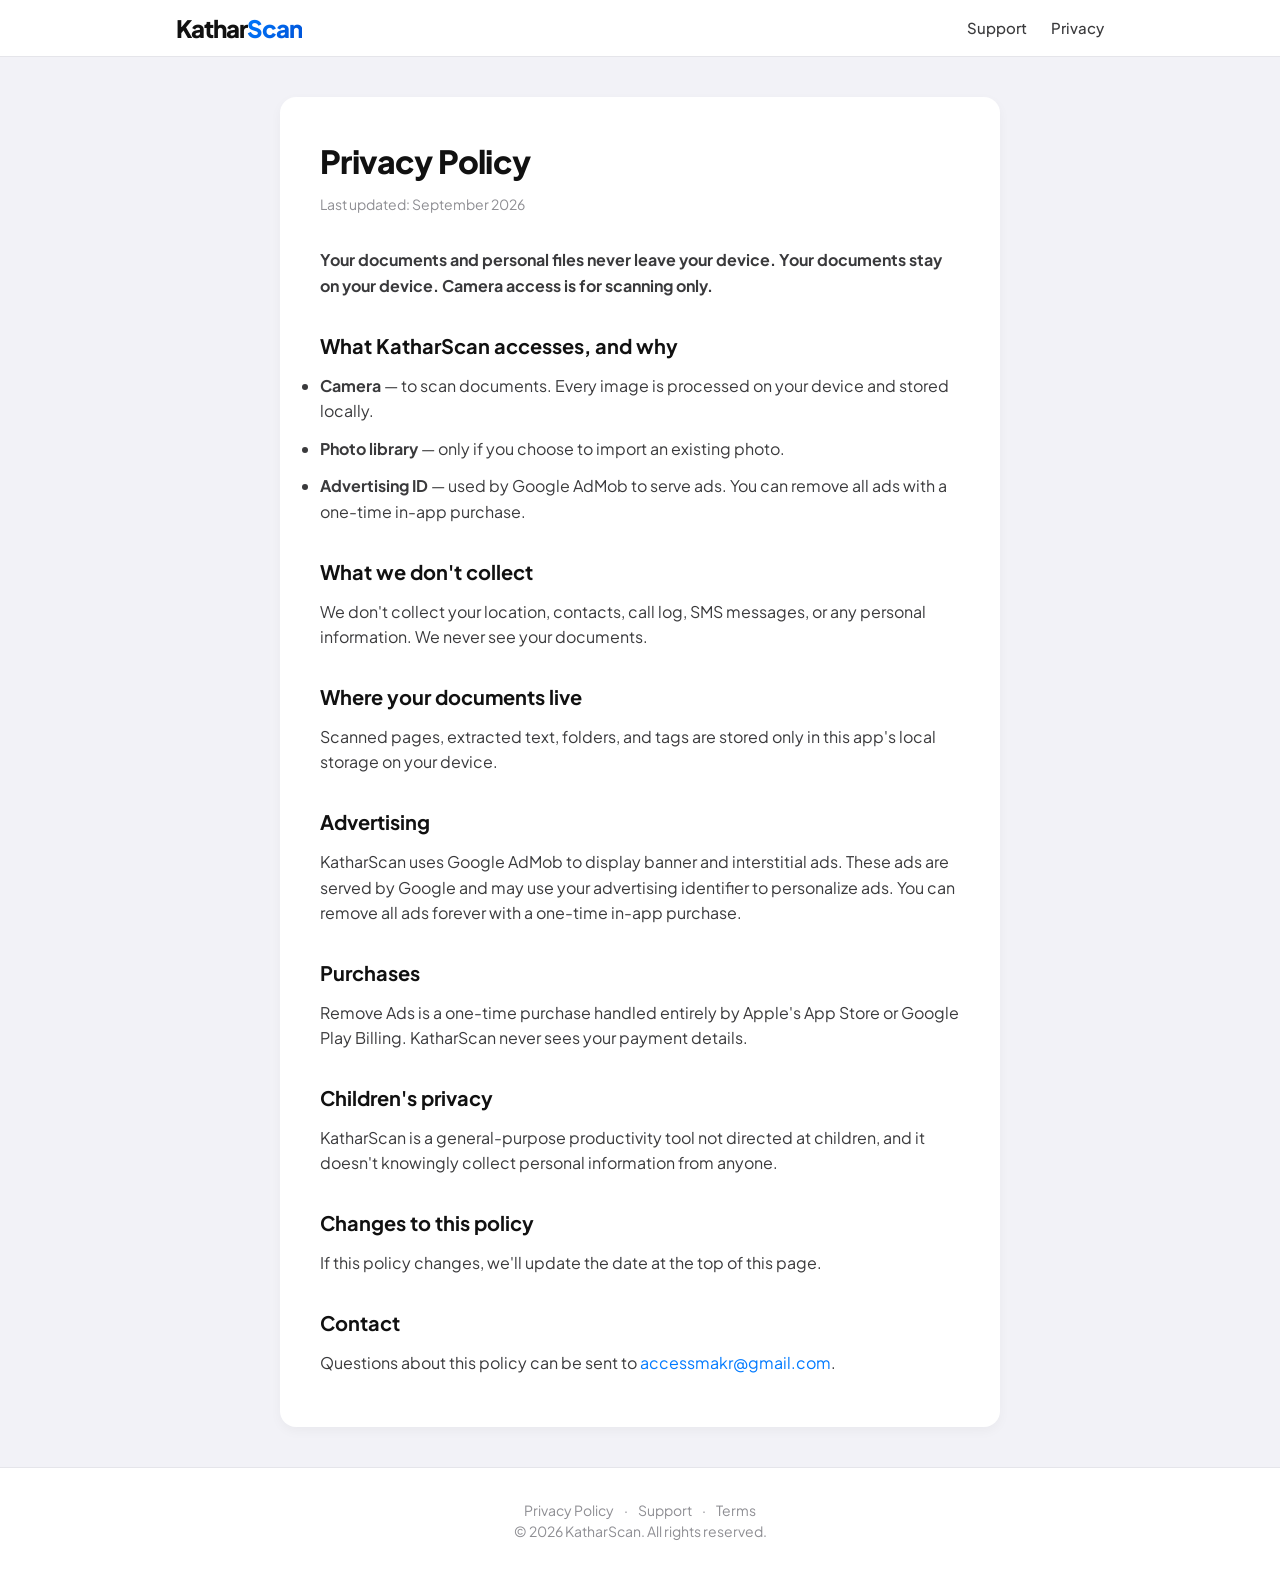
==== website/privacy.html @ 19c99476 "chore(pre-submission): apply 11 Tier 1 store-readiness fixes - ATT: add appTrackingTransparency perm" ====
<!DOCTYPE html>
<html lang="en">
<head>
    <meta charset="UTF-8" />
    <meta name="viewport" content="width=device-width, initial-scale=1.0" />
    <title>Privacy Policy — KatharScan</title>
    <meta name="description" content="Your documents and personal files never leave your device. Your documents stay on your device." />
    <link rel="stylesheet" href="style.css" />
</head>
<body>
    <header class="site-header">
        <nav class="nav">
            <a class="nav-logo" href="index.html">Kathar<span class="logo-accent">Scan</span></a>
            <ul class="nav-links">
                <li><a href="support.html">Support</a></li>
                <li><a href="privacy.html">Privacy</a></li>
            </ul>
        </nav>
    </header>

    <main class="page-content">
        <article>
            <h1>Privacy Policy</h1>
            <p class="updated">Last updated: September 2026</p>

            <p><strong>Your documents and personal files never leave your device. Your documents stay on your device. Camera access is for scanning only.</strong></p>

            <h2>What KatharScan accesses, and why</h2>
            <ul>
                <li><strong>Camera</strong> — to scan documents. Every image is processed on your device and stored locally.</li>
                <li><strong>Photo library</strong> — only if you choose to import an existing photo.</li>
                <li><strong>Advertising ID</strong> — used by Google AdMob to serve ads. You can remove all ads with a one-time in-app purchase.</li>
            </ul>

            <h2>What we don't collect</h2>
            <p>We don't collect your location, contacts, call log, SMS messages, or any personal information. We never see your documents.</p>

            <h2>Where your documents live</h2>
            <p>Scanned pages, extracted text, folders, and tags are stored only in this app's local storage on your device.</p>

            <h2>Advertising</h2>
            <p>KatharScan uses Google AdMob to display banner and interstitial ads. These ads are served by Google and may use your advertising identifier to personalize ads. You can remove all ads forever with a one-time in-app purchase.</p>

            <h2>Purchases</h2>
            <p>Remove Ads is a one-time purchase handled entirely by Apple's App Store or Google Play Billing. KatharScan never sees your payment details.</p>

            <h2>Children's privacy</h2>
            <p>KatharScan is a general-purpose productivity tool not directed at children, and it doesn't knowingly collect personal information from anyone.</p>

            <h2>Changes to this policy</h2>
            <p>If this policy changes, we'll update the date at the top of this page.</p>

            <h2>Contact</h2>
            <p>Questions about this policy can be sent to <a href="mailto:accessmakr@gmail.com">accessmakr@gmail.com</a>.</p>
        </article>
    </main>

    <footer class="site-footer">
        <p>
            <a href="privacy.html">Privacy Policy</a> ·
            <a href="support.html">Support</a> ·
            <a href="terms.html">Terms</a>
        </p>
        <p>&copy; 2026 KatharScan. All rights reserved.</p>
    </footer>
</body>
</html>
---- website/style.css ----
@font-face {
  font-family: 'PlusJakartaSans';
  src: url('fonts/PlusJakartaSans.ttf') format('truetype');
  font-weight: 200 900;
  font-display: swap;
}

/* KatharScan Website — iOS-grade design tokens matching app constants.dart */

:root {
  /* Light mode — from AppColors */
  --bg-primary: #F2F2F7;
  --bg-secondary: #FFFFFF;
  --bg-tertiary: #E8E8ED;
  --accent: #007AFF;
  --accent-dim: #0051D5;
  --text-primary: #111111;
  --text-secondary: #3A3A3C;
  --text-tertiary: #8E8E93;
  --border-subtle: #E5E5EA;
  --shadow: 0 4px 12px rgba(0, 0, 0, 0.04);
  
  /* Spacing — from AppSpacing */
  --space-xs: 4px;
  --space-sm: 8px;
  --space-md: 16px;
  --space-lg: 24px;
  --space-xl: 32px;
  --space-2xl: 48px;
  --space-3xl: 64px;
  
  /* Shape — from AppShape */
  --radius-card: 16px;
  --radius-button: 14px;
  
  --max-width: 960px;
}

@media (prefers-color-scheme: dark) {
  :root {
    --bg-primary: #000000;
    --bg-secondary: #1C1C1E;
    --bg-tertiary: #2C2C2E;
    --accent: #0A84FF;
    --accent-dim: #0A84FF;
    --text-primary: #FFFFFF;
    --text-secondary: #EBEBF5;
    --text-tertiary: #8E8E93;
    --border-subtle: #38383A;
    --shadow: 0 4px 12px rgba(0, 0, 0, 0.3);
  }
}

* {
  box-sizing: border-box;
  margin: 0;
  padding: 0;
}

html {
  -webkit-text-size-adjust: 100%;
}

body {
  background: var(--bg-primary);
  color: var(--text-primary);
  font-family: 'PlusJakartaSans', -apple-system, BlinkMacSystemFont, "Segoe UI", Roboto, sans-serif;
  line-height: 1.5;
  -webkit-font-smoothing: antialiased;
}

a {
  color: var(--accent);
  text-decoration: none;
}

a:hover {
  text-decoration: underline;
}

/* Header */
.site-header {
  background: var(--bg-secondary);
  border-bottom: 1px solid var(--border-subtle);
  position: sticky;
  top: 0;
  z-index: 100;
}

.nav {
  max-width: var(--max-width);
  margin: 0 auto;
  padding: var(--space-md) var(--space-md);
  display: flex;
  align-items: center;
  justify-content: space-between;
}

.nav-logo {
  font-size: 24px;
  font-weight: 900;
  letter-spacing: -1px;
  line-height: 1;
  color: var(--text-primary);
  text-decoration: none;
}

.nav-logo .logo-accent {
  background: linear-gradient(135deg, var(--accent), var(--accent-dim));
  -webkit-background-clip: text;
  background-clip: text;
  color: transparent;
}

.store-badge { display: inline-flex; }
.store-badge img { height: 52px; width: auto; display: block; border-radius: 12px; border: 1px solid var(--border-subtle); }

.nav-links {
  display: flex;
  gap: var(--space-lg);
  list-style: none;
}

.nav-links a {
  color: var(--text-secondary);
  font-size: 15px;
  font-weight: 500;
}

.nav-links a:hover {
  color: var(--accent);
}

/* Hero */
.hero {
  text-align: center;
  padding: 80px var(--space-md) 60px;
  max-width: 720px;
  margin: 0 auto;
}

.hero h1 {
  font-size: clamp(32px, 6vw, 48px);
  font-weight: 800;
  letter-spacing: -1.5px;
  line-height: 1.1;
  margin-bottom: var(--space-md);
}

.hero p.lede {
  font-size: clamp(17px, 2.5vw, 20px);
  color: var(--text-secondary);
  margin-bottom: var(--space-xl);
  line-height: 1.5;
}

.hero-badges {
  display: flex;
  flex-wrap: wrap;
  justify-content: center;
  gap: var(--space-sm);
  margin-bottom: var(--space-xl);
}

.badge {
  display: inline-flex;
  align-items: center;
  gap: 6px;
  background: var(--bg-secondary);
  padding: var(--space-sm) var(--space-md);
  border-radius: 999px;
  font-size: 14px;
  font-weight: 500;
  color: var(--text-secondary);
  box-shadow: var(--shadow);
}

.badge::before {
  content: "✓";
  color: var(--accent);
  font-weight: 700;
}

/* Buttons */
.button-row {
  display: flex;
  flex-direction: column;
  gap: 12px;
  align-items: center;
}

.btn {
  display: inline-flex;
  align-items: center;
  justify-content: center;
  min-height: 52px;
  padding: 0 var(--space-xl);
  border-radius: var(--radius-button);
  font-size: 17px;
  font-weight: 600;
  text-decoration: none;
  transition: all 0.2s;
  width: 100%;
  max-width: 360px;
}

.btn-primary {
  background: var(--accent);
  color: #FFFFFF;
  box-shadow: 0 4px 12px rgba(0, 122, 255, 0.3);
}

.btn-primary:hover {
  background: var(--accent-dim);
  transform: translateY(-2px);
  text-decoration: none;
}

.btn-secondary {
  background: var(--bg-secondary);
  color: var(--text-primary);
  border: 1px solid var(--border-subtle);
}

.btn-secondary:hover {
  border-color: var(--accent);
  text-decoration: none;
}

/* Features */
.features {
  max-width: var(--max-width);
  margin: 0 auto;
  padding: 40px var(--space-md);
}

.feature-grid {
  display: grid;
  grid-template-columns: repeat(auto-fit, minmax(280px, 1fr));
  gap: var(--space-md);
}

.feature-card {
  background: var(--bg-secondary);
  border-radius: var(--radius-card);
  padding: var(--space-lg);
  box-shadow: var(--shadow);
  transition: transform 0.2s;
}

.feature-card:hover {
  transform: translateY(-4px);
}

.feature-card h3 {
  font-size: 18px;
  font-weight: 700;
  margin-bottom: var(--space-sm);
  letter-spacing: -0.3px;
}

.feature-card p {
  font-size: 15px;
  color: var(--text-secondary);
  line-height: 1.5;
}

/* Content pages */
.page-content {
  max-width: 720px;
  margin: 40px auto;
  padding: 0 var(--space-md);
  background: var(--bg-secondary);
  border-radius: var(--radius-card);
  padding: 40px;
  box-shadow: var(--shadow);
}

.page-content h1 {
  font-size: 32px;
  font-weight: 800;
  letter-spacing: -0.6px;
  margin-bottom: var(--space-sm);
}

.page-content .updated {
  color: var(--text-tertiary);
  font-size: 14px;
  margin-bottom: var(--space-xl);
}

.page-content h2 {
  font-size: 20px;
  font-weight: 700;
  margin-top: var(--space-xl);
  margin-bottom: 12px;
}

.page-content p,
.page-content li {
  color: var(--text-secondary);
  font-size: 16px;
  line-height: 1.6;
  margin-bottom: 12px;
}

.page-content a {
  color: var(--accent);
}

details {
  border-bottom: 1px solid var(--border-subtle);
  padding: var(--space-md) 0;
}

details summary {
  cursor: pointer;
  font-weight: 600;
  font-size: 17px;
  color: var(--text-primary);
  list-style: none;
  display: flex;
  align-items: center;
  justify-content: space-between;
}

details summary::after {
  content: "+";
  font-size: 20px;
  color: var(--accent);
  transition: transform 0.2s;
}

details[open] summary::after {
  transform: rotate(45deg);
}

details p {
  margin-top: 12px;
  color: var(--text-secondary);
  font-size: 15px;
  line-height: 1.6;
}

/* Footer */
.site-footer {
  background: var(--bg-secondary);
  border-top: 1px solid var(--border-subtle);
  padding: var(--space-xl) var(--space-md);
  text-align: center;
  color: var(--text-tertiary);
  font-size: 14px;
}

.site-footer a {
  color: var(--text-tertiary);
  text-decoration: none;
  margin: 0 8px;
}

.site-footer a:hover {
  color: var(--accent);
}

/* Responsive */
@media (max-width: 600px) {
  .hero h1 {
    font-size: 32px;
  }
  .nav-links {
    gap: 12px;
  }
  .nav {
    padding: 12px var(--space-md);
  }
}
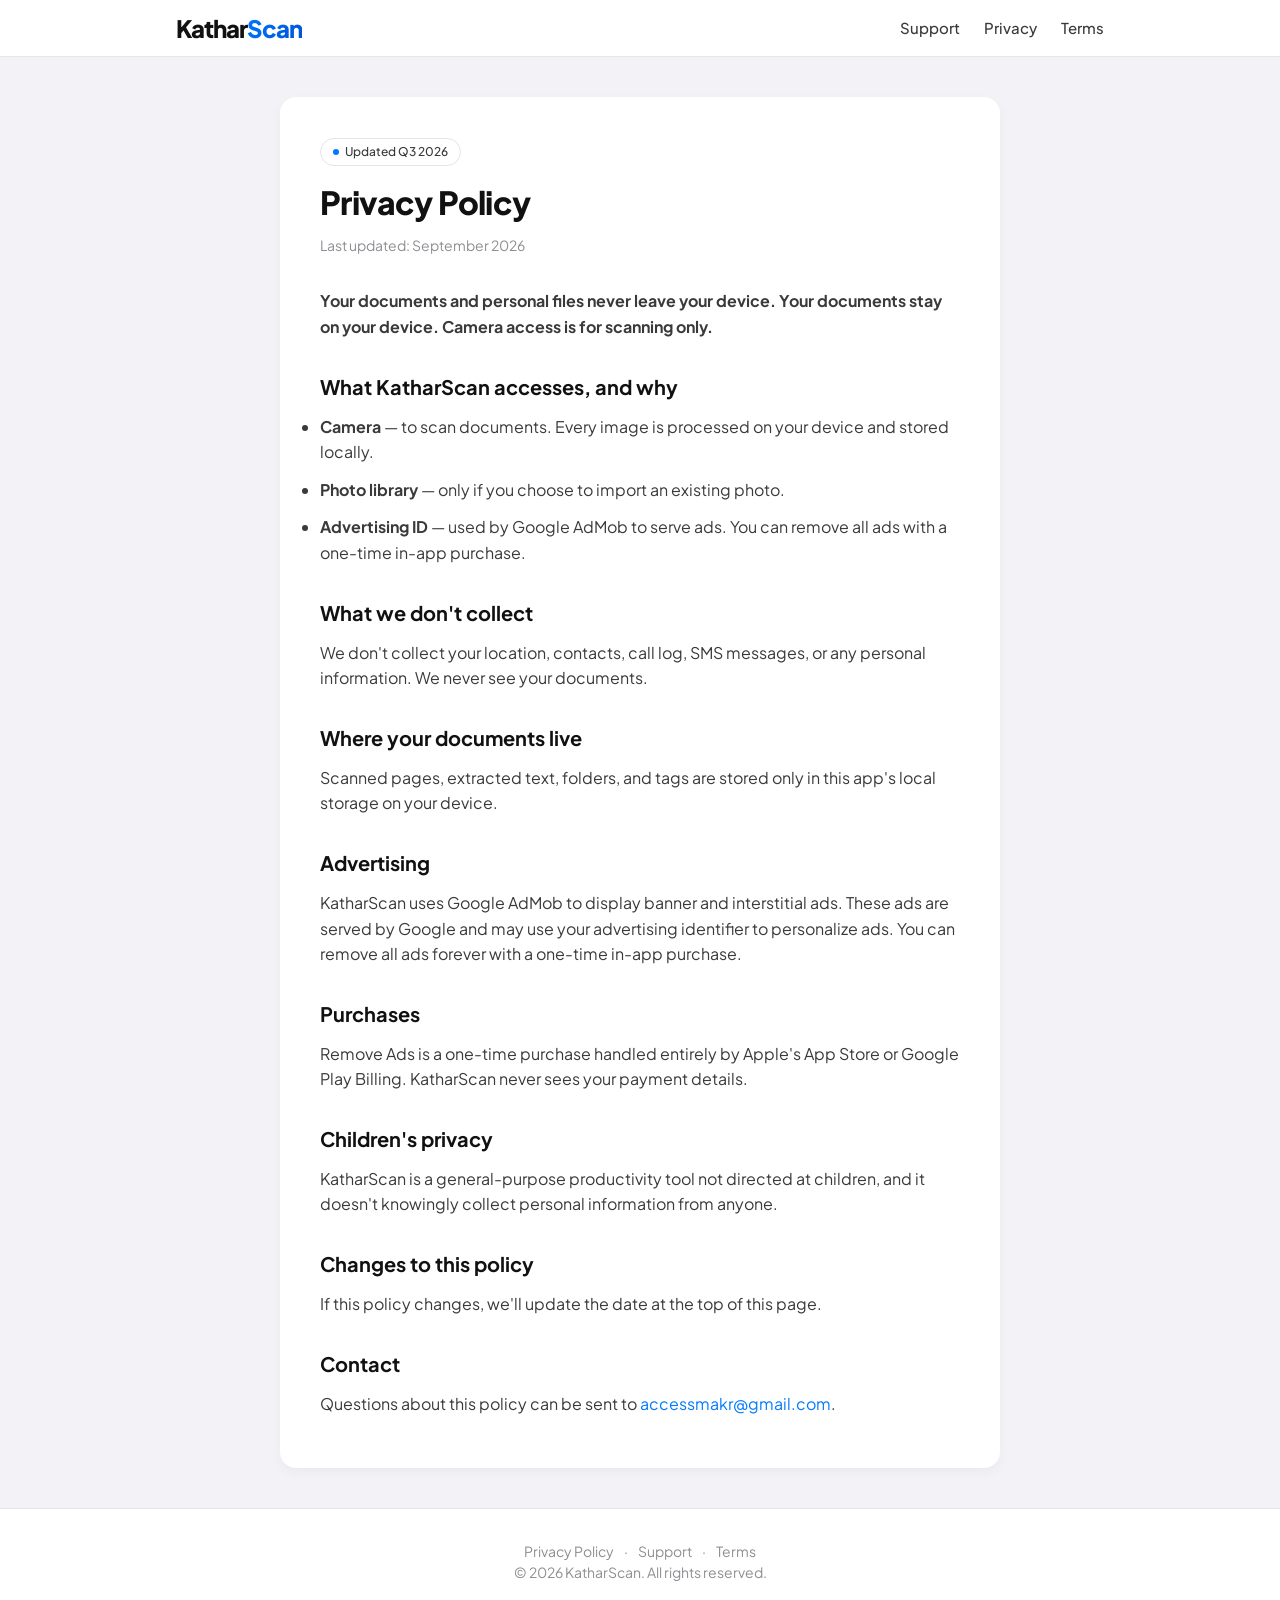
==== commit a909fedd: "website: nav Terms consistency, auto-updating year, quarterly freshness badge - W1: Terms link added" ====
--- a/website/privacy.html
+++ b/website/privacy.html
@@ -14,12 +14,14 @@
             <ul class="nav-links">
                 <li><a href="support.html">Support</a></li>
                 <li><a href="privacy.html">Privacy</a></li>
+                <li><a href="terms.html">Terms</a></li>
             </ul>
         </nav>
     </header>
 
     <main class="page-content">
         <article>
+            <span class="freshness-badge" data-freshness hidden></span>
             <h1>Privacy Policy</h1>
             <p class="updated">Last updated: September 2026</p>
 
@@ -61,7 +63,9 @@
             <a href="support.html">Support</a> ·
             <a href="terms.html">Terms</a>
         </p>
-        <p>&copy; 2026 KatharScan. All rights reserved.</p>
+        <p>&copy; <span id="copyright-year">2026</span> KatharScan. All rights reserved.</p>
+        <script>document.getElementById('copyright-year').textContent = new Date().getFullYear();</script>
     </footer>
+    <script src="site.js" defer></script>
 </body>
 </html>
--- a/website/style.css
+++ b/website/style.css
@@ -374,3 +374,26 @@
     padding: 12px var(--space-md);
   }
 }
+
+/* Freshness badge — pill with accent dot, quarter label injected by site.js */
+.freshness-badge {
+  display: inline-flex;
+  align-items: center;
+  gap: 6px;
+  padding: 4px 12px;
+  background: var(--bg-secondary);
+  border: 1px solid var(--border-subtle);
+  border-radius: 999px;
+  font-size: 12px;
+  font-weight: 500;
+  color: var(--text-secondary);
+}
+.freshness-badge::before {
+  content: "";
+  width: 6px;
+  height: 6px;
+  border-radius: 50%;
+  background: var(--accent);
+}
+.hero .freshness-badge { margin-bottom: 16px; }
+.page-content .freshness-badge { margin-bottom: 12px; }
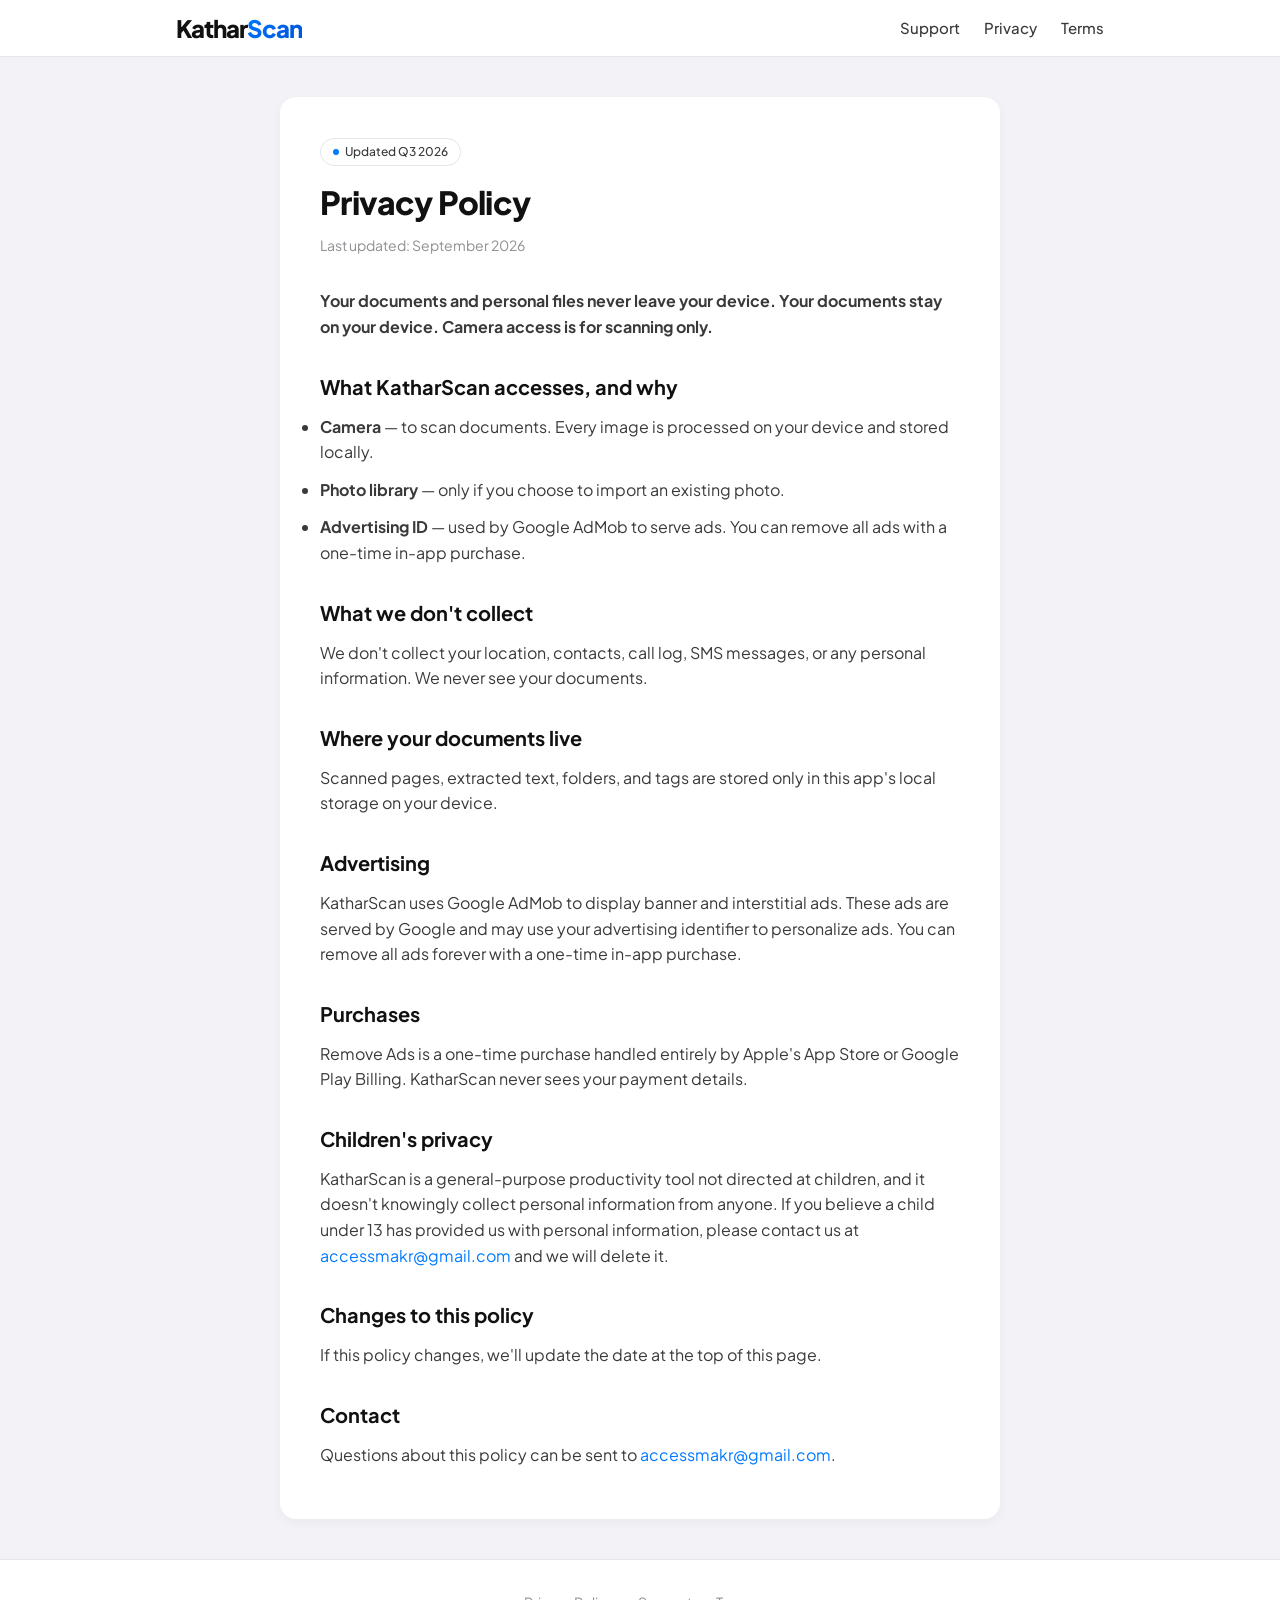
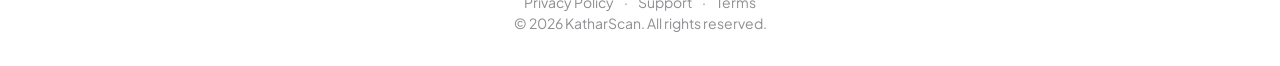
==== commit 9fe16cbb: "fix(pre-submission): ATT after onboarding, COPPA deletion commitment, de-overstate offline/OCR claim" ====
--- a/website/privacy.html
+++ b/website/privacy.html
@@ -47,7 +47,7 @@
             <p>Remove Ads is a one-time purchase handled entirely by Apple's App Store or Google Play Billing. KatharScan never sees your payment details.</p>
 
             <h2>Children's privacy</h2>
-            <p>KatharScan is a general-purpose productivity tool not directed at children, and it doesn't knowingly collect personal information from anyone.</p>
+            <p>KatharScan is a general-purpose productivity tool not directed at children, and it doesn't knowingly collect personal information from anyone. If you believe a child under 13 has provided us with personal information, please contact us at <a href="mailto:accessmakr@gmail.com">accessmakr@gmail.com</a> and we will delete it.</p>
 
             <h2>Changes to this policy</h2>
             <p>If this policy changes, we'll update the date at the top of this page.</p>
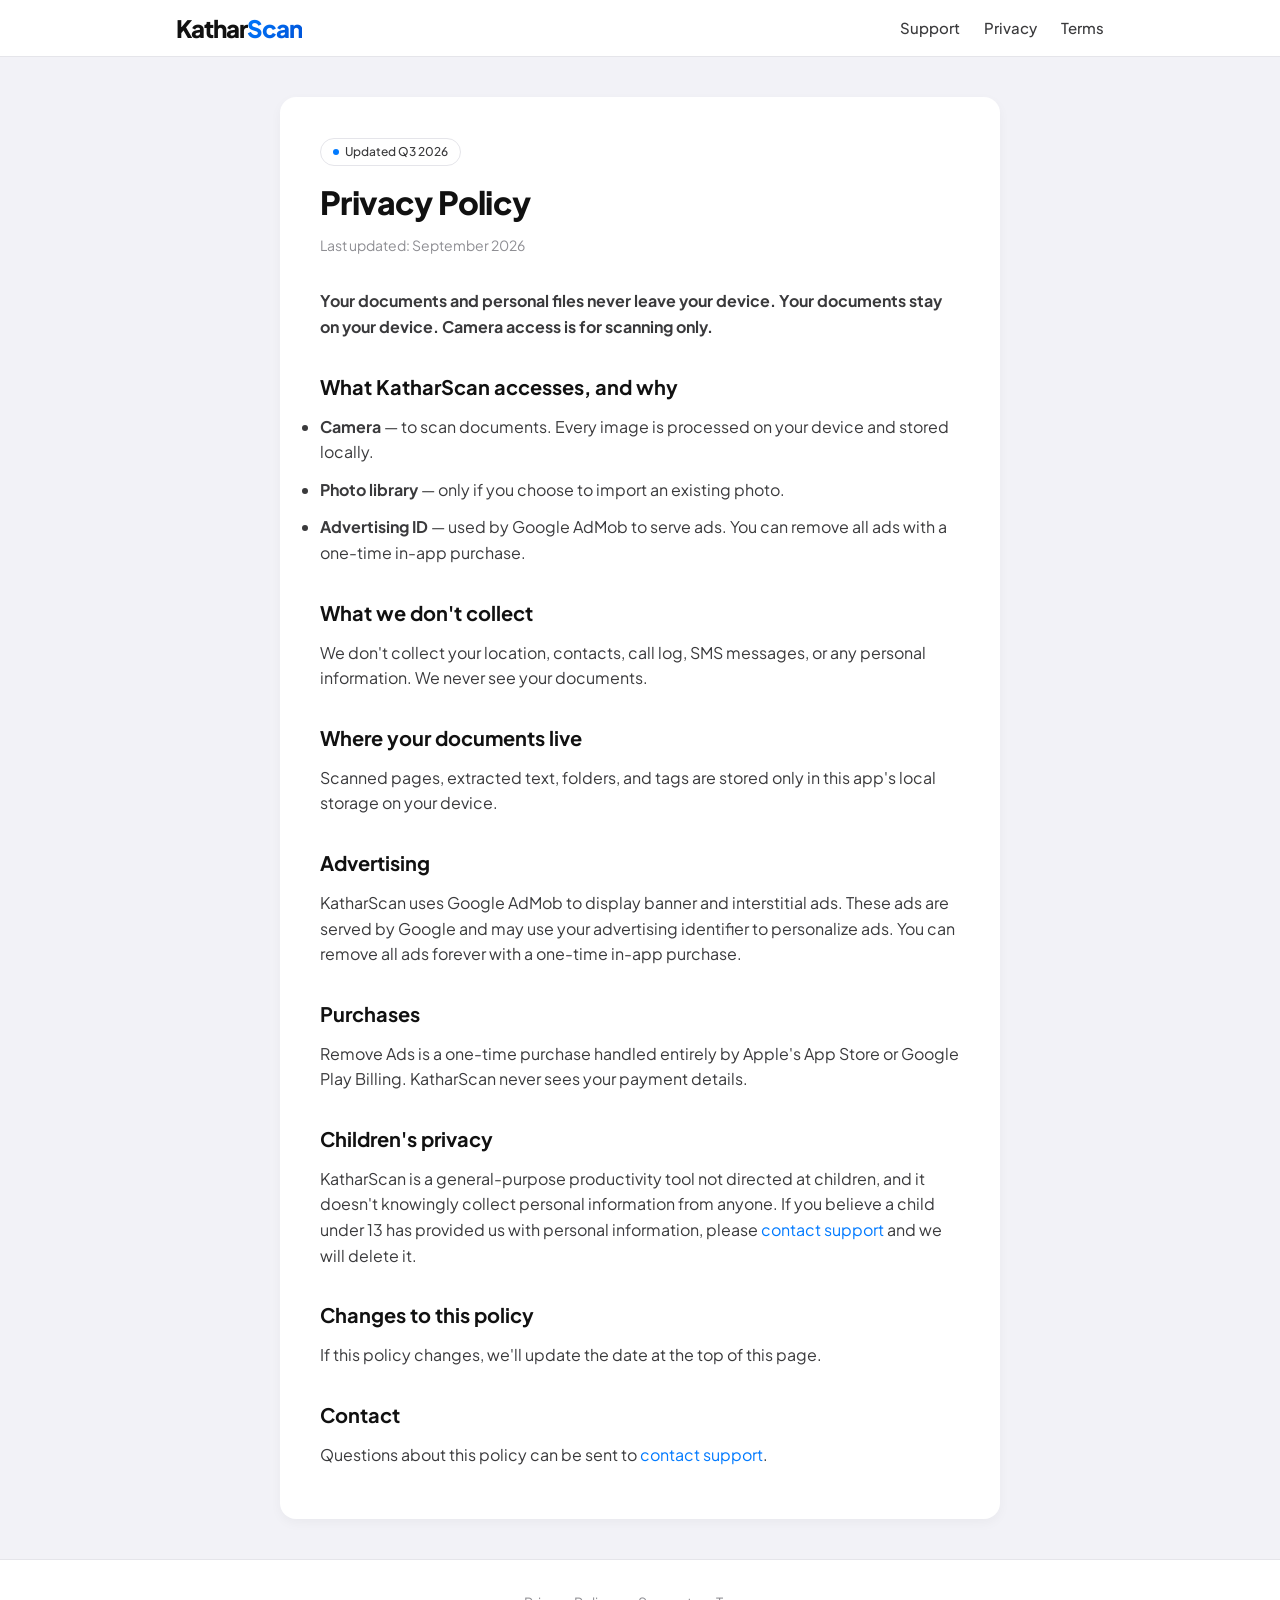
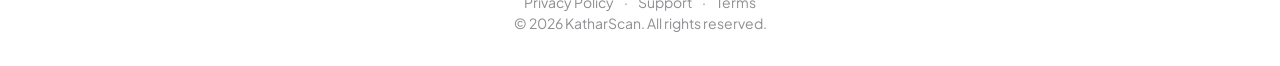
==== commit 157204fe: "refactor(contact): update support email to stmakarios@gmail.com and replace raw littering with hyper" ====
--- a/website/privacy.html
+++ b/website/privacy.html
@@ -1,14 +1,20 @@
 <!DOCTYPE html>
 <html lang="en">
 <head>
+    <link rel="icon" type="image/svg+xml" href="assets/favicon.svg">
+    <link rel="apple-touch-icon" href="assets/apple-touch-icon.png">
+    <meta property="og:image" content="assets/og-image.png">
     <meta charset="UTF-8" />
     <meta name="viewport" content="width=device-width, initial-scale=1.0" />
-    <title>Privacy Policy — KatharScan</title>
+    <title>KatharScan</title>
     <meta name="description" content="Your documents and personal files never leave your device. Your documents stay on your device." />
     <link rel="stylesheet" href="style.css" />
 </head>
 <body>
     <header class="site-header">
+    <link rel="icon" type="image/svg+xml" href="assets/favicon.svg">
+    <link rel="apple-touch-icon" href="assets/apple-touch-icon.png">
+    <meta property="og:image" content="assets/og-image.png">
         <nav class="nav">
             <a class="nav-logo" href="index.html">Kathar<span class="logo-accent">Scan</span></a>
             <ul class="nav-links">
@@ -47,13 +53,13 @@
             <p>Remove Ads is a one-time purchase handled entirely by Apple's App Store or Google Play Billing. KatharScan never sees your payment details.</p>
 
             <h2>Children's privacy</h2>
-            <p>KatharScan is a general-purpose productivity tool not directed at children, and it doesn't knowingly collect personal information from anyone. If you believe a child under 13 has provided us with personal information, please contact us at <a href="mailto:accessmakr@gmail.com">accessmakr@gmail.com</a> and we will delete it.</p>
+            <p>KatharScan is a general-purpose productivity tool not directed at children, and it doesn't knowingly collect personal information from anyone. If you believe a child under 13 has provided us with personal information, please <a href="support.html">contact support</a> and we will delete it.</p>
 
             <h2>Changes to this policy</h2>
             <p>If this policy changes, we'll update the date at the top of this page.</p>
 
             <h2>Contact</h2>
-            <p>Questions about this policy can be sent to <a href="mailto:accessmakr@gmail.com">accessmakr@gmail.com</a>.</p>
+            <p>Questions about this policy can be sent to <a href="support.html">contact support</a>.</p>
         </article>
     </main>
 
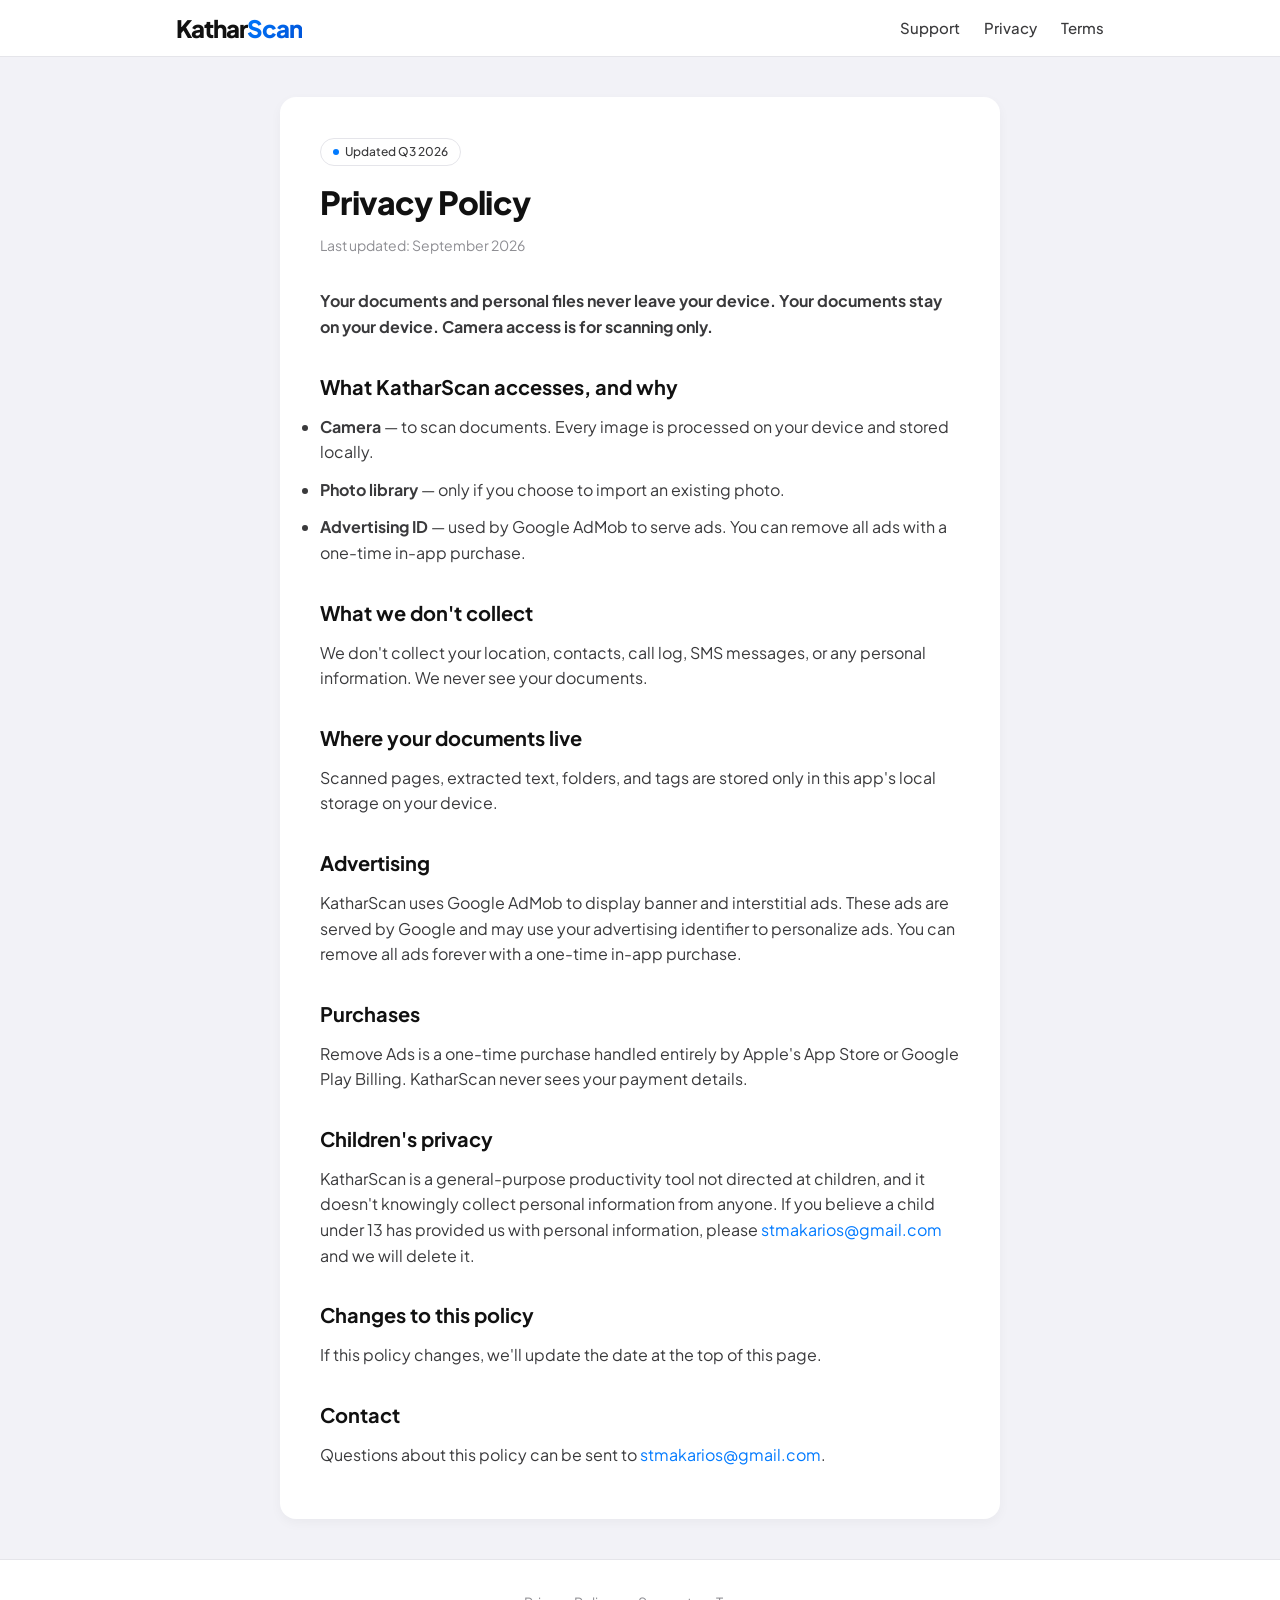
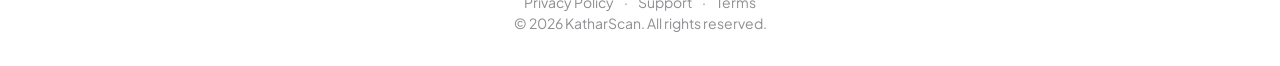
==== commit e57b49d8: "fix: set fallback price to $14.99 across all locales, respect system language on first launch, and u" ====
--- a/website/privacy.html
+++ b/website/privacy.html
@@ -53,13 +53,13 @@
             <p>Remove Ads is a one-time purchase handled entirely by Apple's App Store or Google Play Billing. KatharScan never sees your payment details.</p>
 
             <h2>Children's privacy</h2>
-            <p>KatharScan is a general-purpose productivity tool not directed at children, and it doesn't knowingly collect personal information from anyone. If you believe a child under 13 has provided us with personal information, please <a href="support.html">contact support</a> and we will delete it.</p>
+            <p>KatharScan is a general-purpose productivity tool not directed at children, and it doesn't knowingly collect personal information from anyone. If you believe a child under 13 has provided us with personal information, please <a href="mailto:stmakarios@gmail.com">stmakarios@gmail.com</a> and we will delete it.</p>
 
             <h2>Changes to this policy</h2>
             <p>If this policy changes, we'll update the date at the top of this page.</p>
 
             <h2>Contact</h2>
-            <p>Questions about this policy can be sent to <a href="support.html">contact support</a>.</p>
+            <p>Questions about this policy can be sent to <a href="mailto:stmakarios@gmail.com">stmakarios@gmail.com</a>.</p>
         </article>
     </main>
 
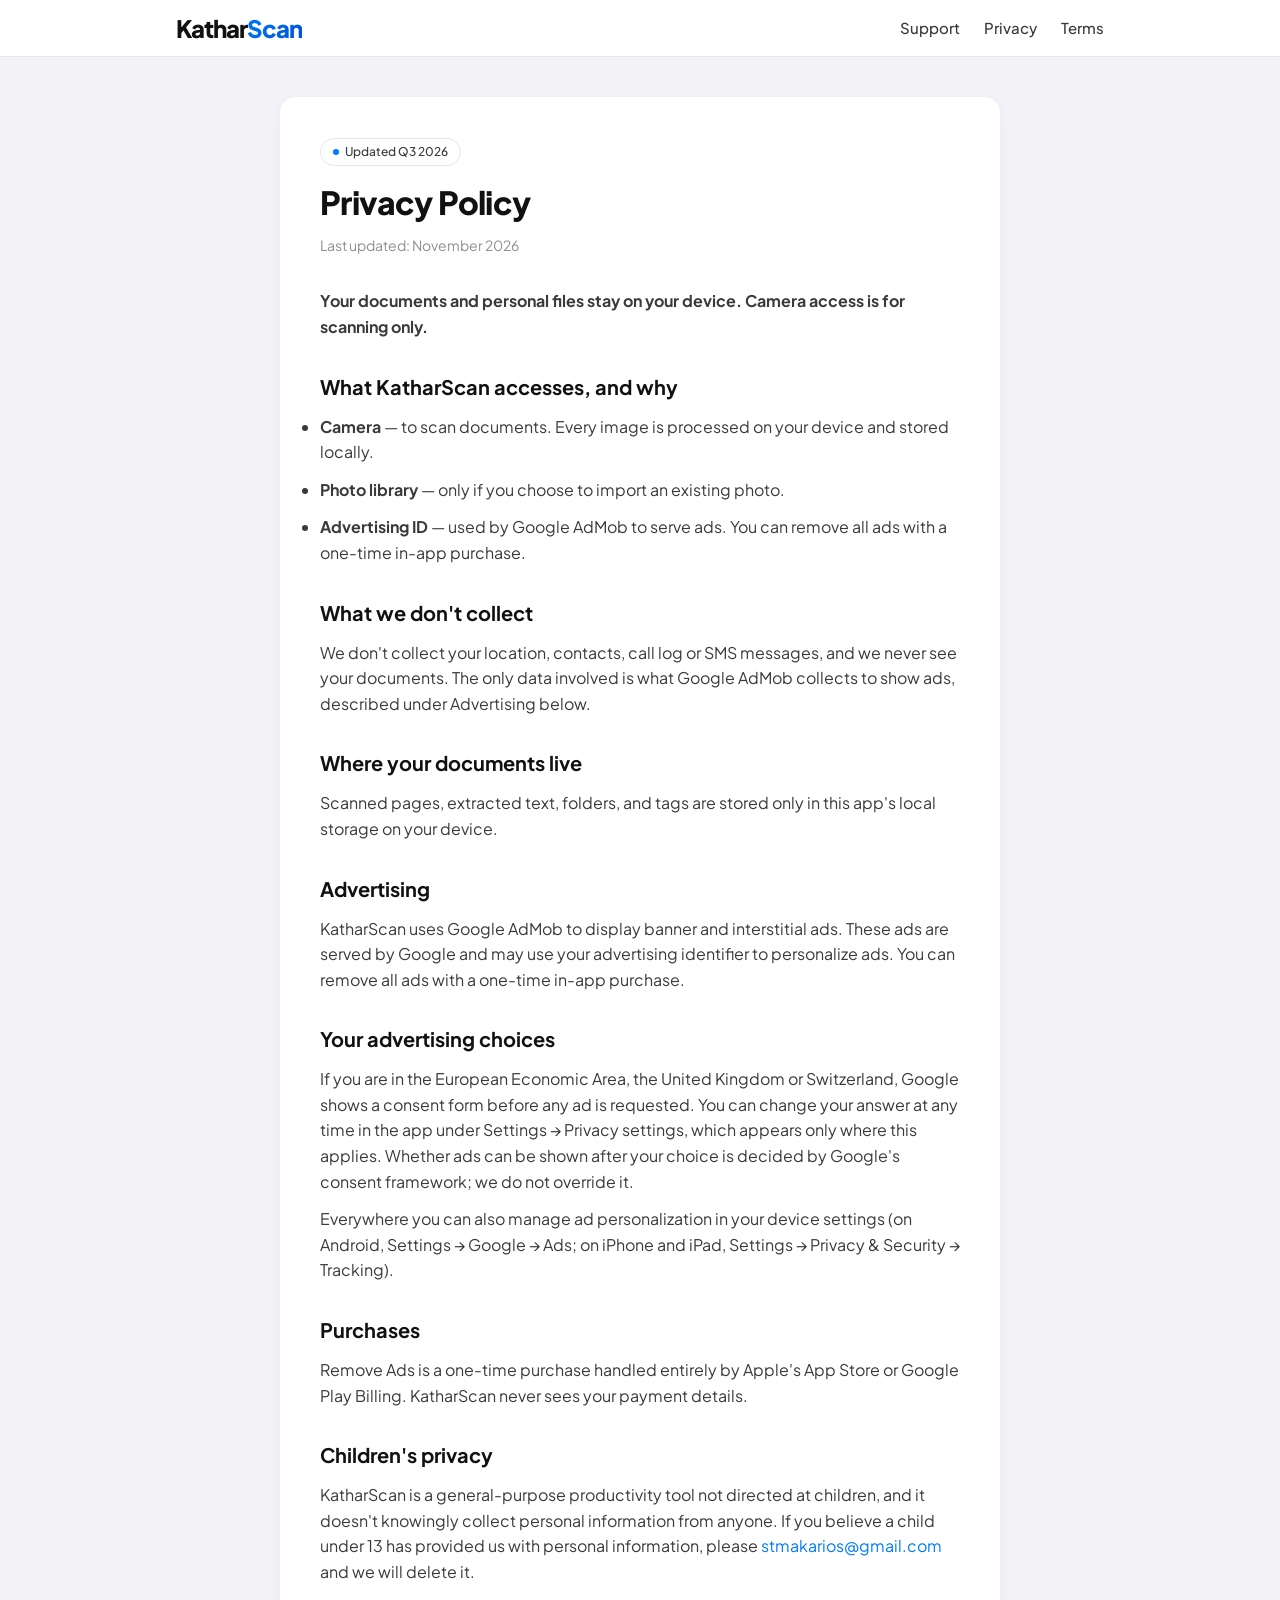
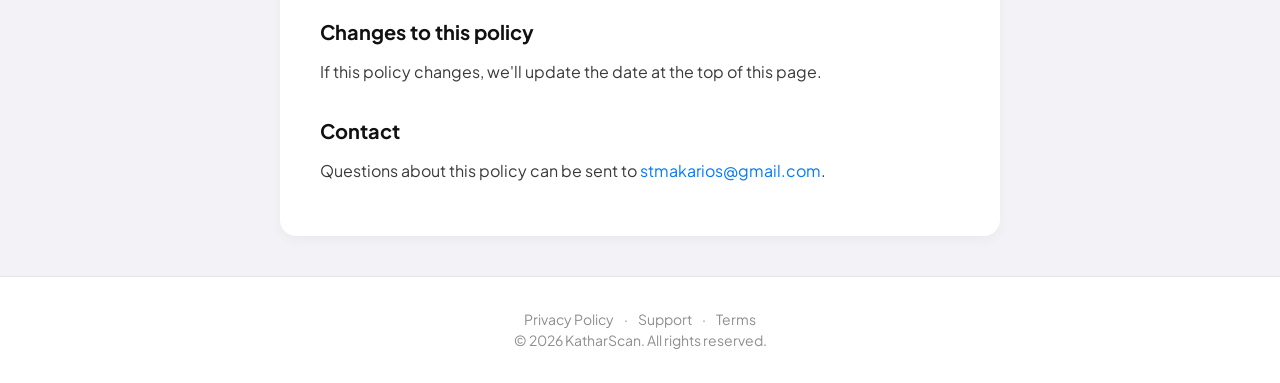
==== commit 93f9ad8d: "Phase 2: Google decides ads (consentOutcome, retry on foreground, withdrawal, banner space, privacy " ====
--- a/website/privacy.html
+++ b/website/privacy.html
@@ -29,9 +29,9 @@
         <article>
             <span class="freshness-badge" data-freshness hidden></span>
             <h1>Privacy Policy</h1>
-            <p class="updated">Last updated: September 2026</p>
+            <p class="updated">Last updated: November 2026</p>
 
-            <p><strong>Your documents and personal files never leave your device. Your documents stay on your device. Camera access is for scanning only.</strong></p>
+            <p><strong>Your documents and personal files stay on your device. Camera access is for scanning only.</strong></p>
 
             <h2>What KatharScan accesses, and why</h2>
             <ul>
@@ -41,13 +41,17 @@
             </ul>
 
             <h2>What we don't collect</h2>
-            <p>We don't collect your location, contacts, call log, SMS messages, or any personal information. We never see your documents.</p>
+            <p>We don't collect your location, contacts, call log or SMS messages, and we never see your documents. The only data involved is what Google AdMob collects to show ads, described under Advertising below.</p>
 
             <h2>Where your documents live</h2>
             <p>Scanned pages, extracted text, folders, and tags are stored only in this app's local storage on your device.</p>
 
             <h2>Advertising</h2>
-            <p>KatharScan uses Google AdMob to display banner and interstitial ads. These ads are served by Google and may use your advertising identifier to personalize ads. You can remove all ads forever with a one-time in-app purchase.</p>
+            <p>KatharScan uses Google AdMob to display banner and interstitial ads. These ads are served by Google and may use your advertising identifier to personalize ads. You can remove all ads with a one-time in-app purchase.</p>
+
+            <h2>Your advertising choices</h2>
+            <p>If you are in the European Economic Area, the United Kingdom or Switzerland, Google shows a consent form before any ad is requested. You can change your answer at any time in the app under Settings → Privacy settings, which appears only where this applies. Whether ads can be shown after your choice is decided by Google's consent framework; we do not override it.</p>
+            <p>Everywhere you can also manage ad personalization in your device settings (on Android, Settings → Google → Ads; on iPhone and iPad, Settings → Privacy &amp; Security → Tracking).</p>
 
             <h2>Purchases</h2>
             <p>Remove Ads is a one-time purchase handled entirely by Apple's App Store or Google Play Billing. KatharScan never sees your payment details.</p>
--- a/website/style.css
+++ b/website/style.css
@@ -397,3 +397,103 @@
 }
 .hero .freshness-badge { margin-bottom: 16px; }
 .page-content .freshness-badge { margin-bottom: 12px; }
+
+/* Homepage sections */
+.stats {
+  max-width: var(--max-width);
+  margin: 0 auto;
+  padding: 0 var(--space-md) var(--space-lg);
+  display: grid;
+  grid-template-columns: repeat(auto-fit, minmax(150px, 1fr));
+  gap: var(--space-md);
+}
+.stat {
+  background: var(--bg-secondary);
+  border-radius: var(--radius-card);
+  padding: var(--space-lg) var(--space-md);
+  text-align: center;
+  box-shadow: var(--shadow);
+}
+.stat strong {
+  display: block;
+  font-size: 34px;
+  font-weight: 800;
+  letter-spacing: -1px;
+  color: var(--accent);
+  line-height: 1.1;
+}
+.stat span { font-size: 14px; color: var(--text-secondary); }
+
+.section-title {
+  font-size: clamp(24px, 4vw, 32px);
+  font-weight: 800;
+  letter-spacing: -0.8px;
+  text-align: center;
+  margin-bottom: var(--space-sm);
+}
+.section-lede {
+  max-width: 640px;
+  margin: 0 auto var(--space-xl);
+  text-align: center;
+  color: var(--text-secondary);
+  font-size: 16px;
+  line-height: 1.6;
+}
+.features { padding-top: var(--space-2xl); }
+
+.steps-section, .scripts-section, .languages-section, .cta {
+  max-width: var(--max-width);
+  margin: 0 auto;
+  padding: var(--space-2xl) var(--space-md) 0;
+}
+.steps {
+  list-style: none;
+  counter-reset: step;
+  display: grid;
+  grid-template-columns: repeat(auto-fit, minmax(220px, 1fr));
+  gap: var(--space-md);
+  margin-top: var(--space-lg);
+}
+.steps li {
+  counter-increment: step;
+  background: var(--bg-secondary);
+  border-radius: var(--radius-card);
+  padding: var(--space-lg);
+  box-shadow: var(--shadow);
+}
+.steps li::before {
+  content: counter(step);
+  display: inline-flex;
+  align-items: center;
+  justify-content: center;
+  width: 32px;
+  height: 32px;
+  border-radius: 50%;
+  background: var(--accent);
+  color: #fff;
+  font-weight: 700;
+  margin-bottom: var(--space-sm);
+}
+.steps strong { display: block; font-size: 18px; margin-bottom: 4px; }
+.steps span { color: var(--text-secondary); font-size: 15px; }
+
+.chips {
+  list-style: none;
+  display: flex;
+  flex-wrap: wrap;
+  justify-content: center;
+  gap: var(--space-sm);
+}
+.chips li {
+  background: var(--bg-secondary);
+  padding: var(--space-sm) var(--space-md);
+  border-radius: 999px;
+  font-size: 15px;
+  font-weight: 500;
+  color: var(--text-secondary);
+  box-shadow: var(--shadow);
+}
+.languages-section .section-lede { margin-bottom: 0; }
+.cta { text-align: center; padding-bottom: var(--space-3xl); }
+.cta .section-title { margin-bottom: var(--space-lg); }
+.hero .button-row, .cta .button-row { flex-direction: row; justify-content: center; flex-wrap: wrap; }
